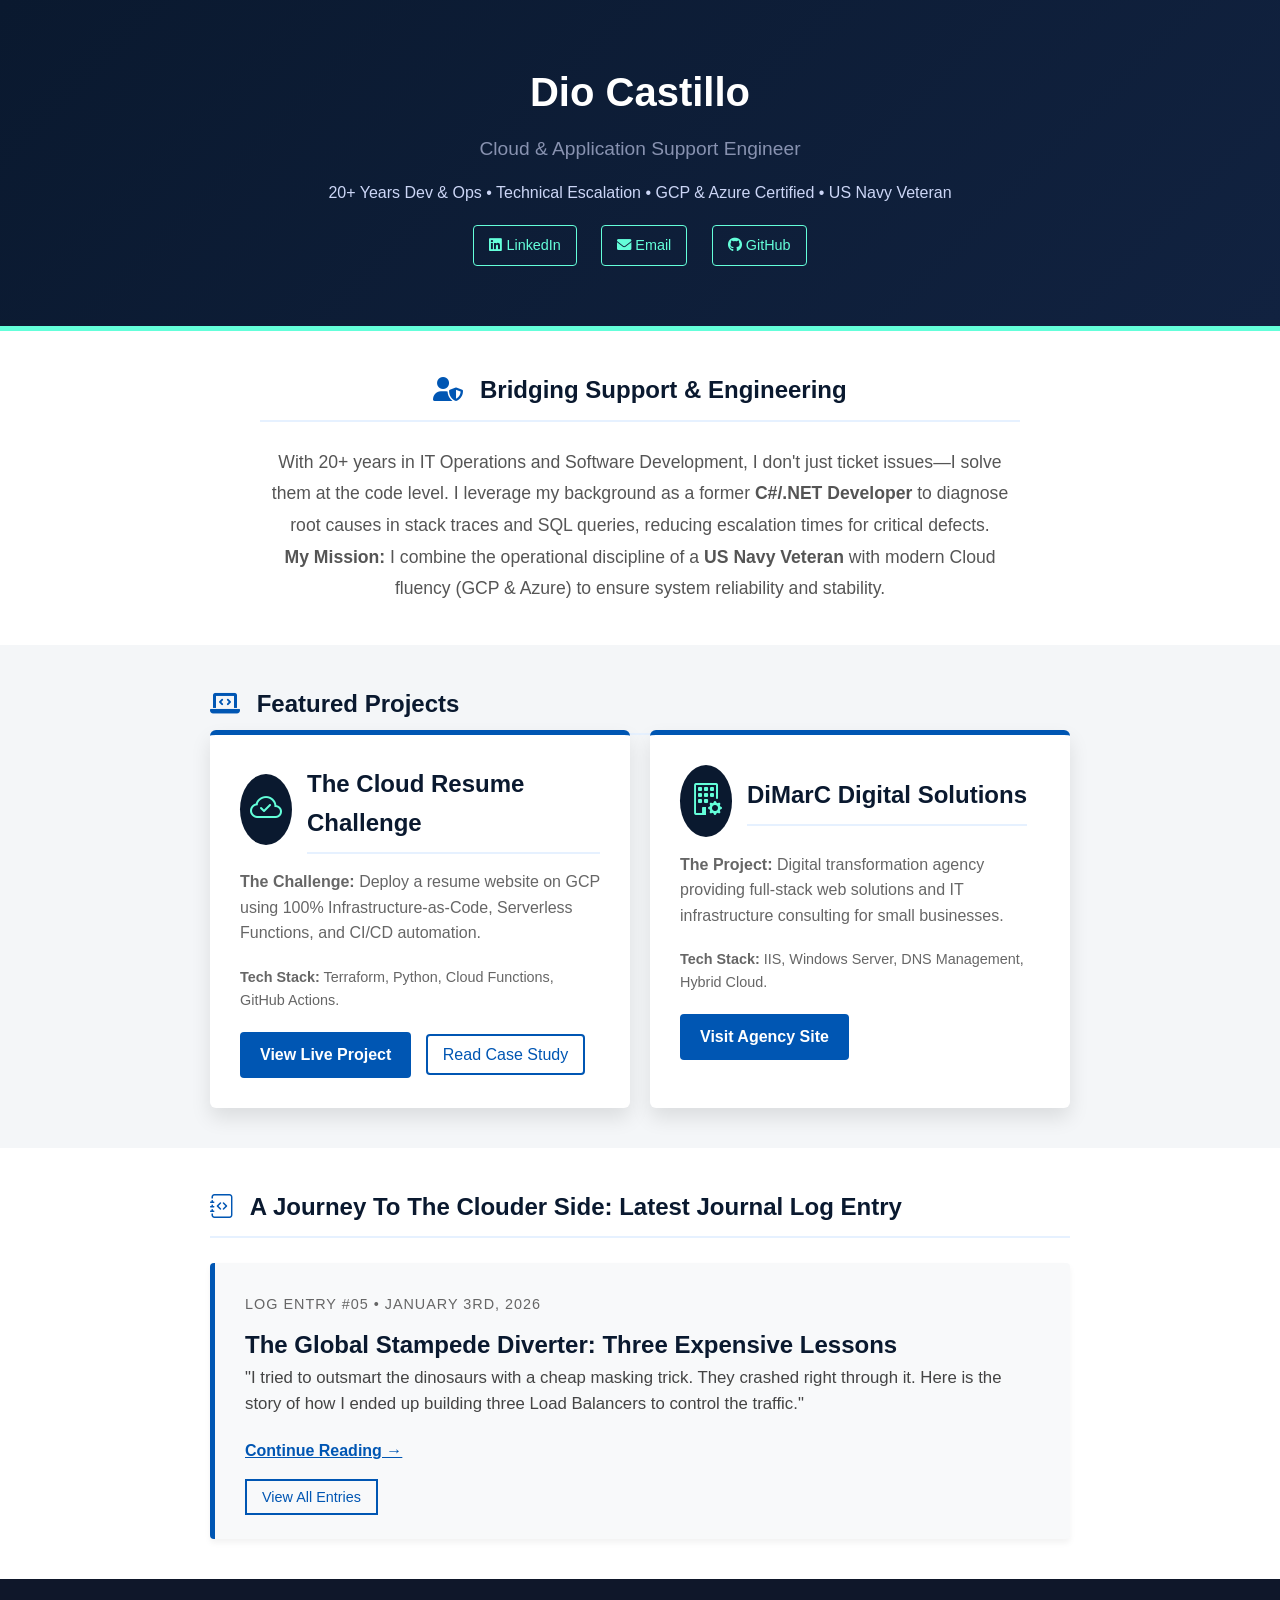
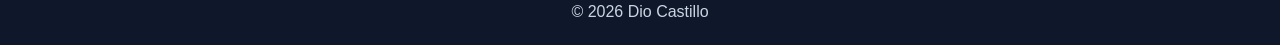
==== public/index.html @ a3d0e834 "Initial commit: The Field Guide v1.0" ====
<!DOCTYPE html>
<html lang="en">
<head>
    <meta charset="UTF-8">
    <meta name="viewport" content="width=device-width, initial-scale=1.0">
    <title>Dio Castillo | Cloud & Application Support Engineer</title>
    
    <link rel="stylesheet" href="css/style.css">
    
    <link rel="stylesheet" href="https://cdnjs.cloudflare.com/ajax/libs/font-awesome/6.0.0/css/all.min.css">
    <link rel="stylesheet" href="https://cdn.jsdelivr.net/npm/bootstrap-icons@1.11.3/font/bootstrap-icons.min.css">
</head>
<body>

    <header class="hero" style="padding-bottom: 60px;">
        <div class="container">
            <h1>Dio Castillo</h1>
            <h2>Cloud & Application Support Engineer</h2>
            <p>20+ Years Dev & Ops • Technical Escalation • GCP & Azure Certified • US Navy Veteran</p>
            
            <div class="social-links">
                <a href="https://www.linkedin.com/in/dioemcastillo/" target="_blank"><i class="fab fa-linkedin"></i> LinkedIn</a>
                <a href="mailto:dio.e.m.castillo@gmail.com"><i class="fas fa-envelope"></i> Email</a>
                <a href="https://github.com/DioCast" target="_blank"><i class="fab fa-github"></i> GitHub</a>
            </div>
        </div>
    </header>

    <section class="section" style="background: white;">
        <div class="container" style="max-width: 800px; text-align: center;">
            <h3><i class="fas fa-user-shield"></i> Bridging Support & Engineering</h3>
            <p style="font-size: 1.1rem; color: #555; line-height: 1.8;">
                With 20+ years in IT Operations and Software Development, I don't just ticket issues—I solve them at the code level. 
                I leverage my background as a former <strong>C#/.NET Developer</strong> to diagnose root causes in stack traces and SQL queries, reducing escalation times for critical defects.
            </p>
            <p style="font-size: 1.1rem; color: #555; line-height: 1.8;">
                <strong>My Mission:</strong> I combine the operational discipline of a <strong>US Navy Veteran</strong> with modern Cloud fluency (GCP & Azure) to ensure system reliability and stability.
            </p>
        </div>
    </section>

    <section class="section">
        <div class="container">
            <h3><i class="fas fa-laptop-code"></i> Featured Projects</h3>
            
            <div class="landing-grid">
                
                <div class="landing-card" style="text-align: left;">
                    <div style="display: flex; align-items: center; margin-bottom: 15px;">
                        <i class="bi bi-cloud-check" style="font-size: 2rem; color: #64ffda; margin-right: 15px; background: #0a192f; padding: 10px; border-radius: 50%;"></i>
                        <h3 style="margin: 0;">The Cloud Resume Challenge</h3>
                    </div>
                    <p><strong>The Challenge:</strong> Deploy a resume website on GCP using 100% Infrastructure-as-Code, Serverless Functions, and CI/CD automation.</p>
                    <p style="font-size: 0.9rem;"><strong>Tech Stack:</strong> Terraform, Python, Cloud Functions, GitHub Actions.</p>
                    
                    <div style="margin-top: 20px;">
                        <a href="https://storage.googleapis.com/dio-castillo-cloud-public/index.html" target="_blank" class="cta-button">View Live Project</a>
                        <a href="blog.html#terraform-ausurus-rex" class="cta-secondary" style="margin-left: 10px; padding: 10px 15px; border-radius: 4px; text-decoration: none;">Read Case Study</a>
                    </div>
                </div>

                <div class="landing-card" style="text-align: left;">
                    <div style="display: flex; align-items: center; margin-bottom: 15px;">
                        <i class="bi bi-building-gear" style="font-size: 2rem; color: #64ffda; margin-right: 15px; background: #0a192f; padding: 10px; border-radius: 50%;"></i>
                        <h3 style="margin: 0;">DiMarC Digital Solutions</h3>
                    </div>
                    <p><strong>The Project:</strong> Digital transformation agency providing full-stack web solutions and IT infrastructure consulting for small businesses.</p>
                    <p style="font-size: 0.9rem;"><strong>Tech Stack:</strong> IIS, Windows Server, DNS Management, Hybrid Cloud.</p>
                    
                    <div style="margin-top: 20px;">
                        <a href="https://www.dimarc-solutions.com" target="_blank" class="cta-button">Visit Agency Site</a>
                    </div>
                </div>

            </div>
        </div>
    </section>
    <section class="section" style="background: white;">
      <div class="container">
        <h3><i class="bi bi-journal-code"></i> A Journey To The Clouder Side: Latest Journal Log Entry</h3>
    
        <div id="dynamic-featured-post">
          <p><em>Scanning the fossil record...</em></p>
        </div>
    
      </div>
    </section>

    <footer class="site-footer">
        <div class="footer-container">
            <p class="copyright">&copy; 2026 Dio Castillo</p>
        </div>
    </footer>

    <script src="js/main.js"></script>

</body>
</html>
---- public/css/style.css ----
/* GLOBAL RESET */
* {
    box-sizing: border-box;
    margin: 0;
    padding: 0;
}

html {
  scroll-behavior: smooth;
}

body {
    font-family: 'Segoe UI', Roboto, Helvetica, Arial, sans-serif;
    line-height: 1.6;
    color: #333;
    background-color: #f4f6f8; /* Light gray background */
}

a {
    text-decoration: none;
    color: inherit;
}

ul {
    list-style-position: inside;
    margin-left: 10px;
}

/* CONTAINER UTILITY */
.container {
    max-width: 900px;
    margin: 0 auto;
    padding: 0 20px;
}

/* HERO SECTION (Header) */
.hero {
    background: linear-gradient(135deg, #0a192f 0%, #112240 100%); /* Deep Navy */
    color: #ffffff;
    padding: 60px 0;
    text-align: center;
    border-bottom: 5px solid #64ffda; /* Teal accent line */
}

.hero h1 {
    font-size: 2.5rem;
    margin-bottom: 10px;
    font-weight: 700;
}

.hero h2 {
    font-size: 1.2rem;
    font-weight: 400;
    color: #8892b0; /* Muted text */
    margin-bottom: 15px;
}

.hero p {
    font-size: 1rem;
    color: #ccd6f6;
}

.social-links {
    margin-top: 20px;
}

.social-links a {
    display: inline-block;
    margin: 0 10px;
    padding: 8px 15px;
    border: 1px solid #64ffda;
    color: #64ffda;
    border-radius: 4px;
    font-size: 0.9rem;
    transition: all 0.3s ease;
}

.social-links a:hover {
    background-color: rgba(100, 255, 218, 0.1);
}

/* CONTENT SECTIONS */
.section {
    padding: 40px 0;
}

.section h3 {
    font-size: 1.5rem;
    color: #0a192f;
    border-bottom: 2px solid #e6f1ff;
    padding-bottom: 10px;
    margin-bottom: 25px;
}

.section h3 i {
    margin-right: 10px;
    color: #0056b3;
}

/* JOB CARDS */
.job, .education-item {
    background: #ffffff;
    padding: 25px;
    margin-bottom: 20px;
    border-radius: 6px;
    box-shadow: 0 4px 6px rgba(0,0,0,0.05); /* Subtle shadow */
    border-left: 4px solid #0056b3; /* Blue accent bar */
}

.job-header {
    display: flex;
    justify-content: space-between;
    flex-wrap: wrap;
    margin-bottom: 15px;
    border-bottom: 1px solid #eee;
    padding-bottom: 10px;
}

.job-header h4 {
    font-size: 1.2rem;
    color: #0a192f;
    width: 100%;
}

.company {
    font-weight: 600;
    color: #0056b3;
    font-size: 0.95rem;
}

.dates {
    font-style: italic;
    color: #666;
    font-size: 0.9rem;
    margin-left: auto; /* Pushes date to right */
}

.job ul {
    margin-top: 15px;
}

.job li {
    margin-bottom: 8px;
    font-size: 0.95rem;
}

/* EDUCATION SPECIFIC */
.education-item h4 {
    color: #0a192f;
    margin-bottom: 5px;
}

.education-item p {
    font-size: 0.95rem;
    color: #555;
}

/* Badges Section */
.badges-section {
    text-align: center;
    padding: 20px 0;
    background: #fff;
    /* Match the other sections */
    border-radius: 8px;
    box-shadow: 0 2px 5px rgba(0, 0, 0, 0.05);
    margin-bottom: 25px;
}

.badges-container {
    display: flex;
    justify-content: center;
    align-items: center;
    flex-wrap: wrap;
    /* Allows wrapping on smaller screens */
    gap: 30px;
    /* Space between badges */
}

.badge-image {
    height: 120px;
    /* Set a uniform height */
    width: auto;
    /* Maintain aspect ratio */
    transition: transform 0.3s ease;
    /* Smooth hover effect */
}

.badge-image:hover {
    transform: scale(1.1);
    /* Slightly enlarge on hover */
}

/* FOOTER */

/* 1. The Container: aligns the items side-by-side */
.site-footer .footer-container {
    display: flex;
    justify-content: center; /* Centers them in the middle of the page */
    align-items: center;     /* Aligns them vertically */
    gap: 2rem;               /* Adds nice space between Copyright and Counter */
    padding: 20px;
    background-color: #0f172a; /* Dark blue background (adjust to match yours) */
    color: #cbd5e1;          /* Light gray text */
}

/* 2. The Counter Badge: Makes it look like a distinct UI element */
#counter {
    margin: 0;               /* Remove default paragraph spacing */
    background-color: rgba(255, 255, 255, 0.1); /* Subtle glass-effect background */
    padding: 5px 15px;       /* Breathing room inside the badge */
    border-radius: 999px;    /* Makes the edges perfectly round (pill shape) */
    font-family: sans-serif; /* Clean font */
    font-size: 0.85rem;      /* Slightly smaller than main text */
    font-weight: 600;        /* Make the number pop a bit */
    white-space: nowrap;     /* Keeps "Views: 100" on one line */
    transition: all 0.3s ease; /* Smooth loading transition */
}

/* Optional: Add a tiny hover effect */
#counter:hover {
    background-color: rgba(255, 255, 255, 0.2);
    cursor: default;
}

/* MOBILE RESPONSIVENESS */
@media (max-width: 768px) {
    .job-header {
        flex-direction: column;
    }
    
    .dates {
        margin-left: 0;
        margin-top: 5px;
    }
    
    .hero h1 {
        font-size: 2rem;
    }
}

/* --- SKILLS SECTION STYLES --- */

/* The Grid Layout: Automatically fits columns based on screen size */
.skills-grid {
    display: grid;
    /* This magic line creates responsive columns without media queries */
    grid-template-columns: repeat(auto-fit, minmax(200px, 1fr)); 
    gap: 20px;
    margin-top: 20px;
}

/* The Individual Cards (Matching your .job style) */
.skill-card {
    background: #ffffff;
    padding: 20px;
    border-radius: 6px;
    box-shadow: 0 4px 6px rgba(0,0,0,0.05);
    border-top: 4px solid #0056b3; /* Blue accent on top */
    transition: transform 0.2s ease;
}

/* Optional: Slight lift effect when hovering over a skill category */
.skill-card:hover {
    transform: translateY(-5px);
}

/* Header inside the card */
.skill-header {
    display: flex;
    align-items: center;
    margin-bottom: 15px;
    border-bottom: 1px solid #eee;
    padding-bottom: 10px;
}

.skill-header h4 {
    font-size: 1.1rem;
    color: #0a192f;
    margin: 0;
}

/* Icons inside the header */
.skill-header i {
    font-size: 1.5rem;
    color: #64ffda; /* Matches your Teal accent */
    margin-right: 10px;
    /* Optional: background circle for the icon */
    background: #0a192f;
    width: 40px;
    height: 40px;
    display: flex;
    align-items: center;
    justify-content: center;
    border-radius: 50%;
}

/* The List of Skills */
.skill-card ul {
    list-style: none; /* Remove default bullets */
    margin: 0;
}

.skill-card li {
    padding: 5px 0;
    font-size: 0.95rem;
    color: #555;
    border-bottom: 1px dashed #f0f0f0; /* Subtle separator lines */
}

.skill-card li:last-child {
    border-bottom: none;
}

/* --- HELPER CLASSES --- */

/* Makes text bold (matches fw-bold) */
.fw-bold {
    font-weight: 700;
}

/* Makes text blue (matches text-primary) */
.text-primary {
    color: #0056b3 !important; /* The !important flag forces this to win. This matches your existing blue accents */
}

/* --- BLOG STYLES (Mimicking Resume Cards) --- */

/* 1. Container: Slightly narrower than full width for better reading */
.blog-container {
    max-width: 800px; 
    margin: 0 auto;
}

/* 2. The Card: Exact match to your .job class */
.blog-post {
    background: #ffffff;
    padding: 30px; /* Matches job card spacing */
    margin-bottom: 40px;
    border-radius: 6px;
    box-shadow: 0 4px 6px rgba(0,0,0,0.05);
    border-left: 4px solid #0056b3; /* CHANGED: Resume Blue instead of Teal */
    transition: transform 0.2s ease;
}

.blog-post:hover {
    transform: translateY(-2px); /* Subtle lift effect like a professional card */
}

/* 3. The Header: Clean and organized */
.post-header {
    margin-bottom: 20px;
    border-bottom: 1px solid #eee; /* Keep this one (separates title from text) */
    padding-bottom: 15px;
}

.post-date {
    display: inline-block;
    font-style: italic;
    color: #666; /* Matches .dates in resume */
    font-size: 0.9rem;
    margin-bottom: 5px;
}

.post-header h2 {
    color: #0a192f;
    font-size: 1.6rem;
    margin: 0;
    font-weight: 700;
}

/* 4. The Content: Fixing the "Detached" look */
.post-content p {
    margin-bottom: 1.2rem;
    color: #444;
    line-height: 1.7;
}

/* CRITICAL FIX: Override the global h3 border */
.post-content h3 {
    border-bottom: none !important; /* Forces the line to disappear */
    padding-bottom: 0;
    margin-top: 35px;
    margin-bottom: 10px;
    color: #0056b3; /* Resume Blue */
    font-size: 1.3rem;
}

/* 5. Lists: Make them look like Resume bullet points */
.post-content ul {
    background: #f8f9fa; /* Light gray box for list items */
    padding: 15px 20px 15px 35px; /* Extra left padding for bullets */
    border-radius: 4px;
    margin-bottom: 20px;
    border-left: 3px solid #cbd5e1; /* Subtle accent on the list itself */
}

.post-content li {
    margin-bottom: 8px;
    color: #555;
}

.post-content blockquote {
    font-style: italic;
    color: #555;
    border-left: 4px solid #64ffda; /* Keep Teal here for variety/highlight */
    background: #f0fcf9;
    padding: 15px;
    margin: 20px 0;
}

/* 6. Footer & Tags */
.post-footer {
    margin-top: 30px;
    padding-top: 15px;
    border-top: 1px dashed #eee;
}

.tag {
    display: inline-block;
    background: #e6f1ff; /* Light Blue background */
    color: #0056b3;       /* Blue text */
    padding: 4px 10px;
    border-radius: 4px;   /* Squared edges like resume badges */
    font-size: 0.8rem;
    font-weight: 600;
    margin-right: 8px;
}

/* The Journey Log Container */
.journey-log {
    background: #f8f9fa; /* Light gray background */
    /*border-left: 5px solid #007bff;*/ /* Blue accent bar */
    padding: 20px;
    margin-bottom: 40px;
    border-radius: 4px;
    box-shadow: 0 2px 4px rgba(0,0,0,0.05);
}

.journey-log h3 {
    margin-top: 0;
    font-size: 1.2rem;
    color: #333;
    display: flex;
    align-items: center;
    gap: 10px;
}

/* The List of Articles */
.journey-list {
    list-style: none;
    padding: 0;
    margin: 0;
}

.journey-item {
    margin-bottom: 15px;
    padding-bottom: 15px;
    border-bottom: 1px dashed #e0e0e0;
}

.journey-item:last-child {
    border-bottom: none;
    margin-bottom: 0;
    padding-bottom: 0;
}

.journey-date {
    font-size: 0.75rem;
    color: #666;
    text-transform: uppercase;
    letter-spacing: 0.5px;
    display: block;
    margin-bottom: 2px;
}

.journey-link {
    text-decoration: none;
    font-weight: 700;
    color: #0d6efd;
    font-size: 1.05rem;
}

.journey-link:hover {
    text-decoration: underline;
    color: #0056b3;
}

.journey-snippet {
    font-size: 0.9rem;
    color: #555;
    margin: 4px 0 0 0;
    line-height: 1.4;
}

/* --- FEATURED POST (DYNAMIC) --- */

.featured-card {
    background: #f8f9fa;
    border-left: 5px solid #0056b3;
    padding: 30px;
    border-radius: 4px;
    box-shadow: 0 4px 6px rgba(0,0,0,0.05);
}

.featured-date {
    font-size: 0.9rem;
    color: #666;
    text-transform: uppercase;
    letter-spacing: 1px;
    display: block;
}

.featured-title {
    margin-top: 10px;
    color: #0a192f;
    font-size: 1.5rem; /* Adjust as needed */
}

.featured-snippet {
    font-size: 1.05rem;
    color: #444;
    margin-bottom: 20px;
    line-height: 1.6;
}

.featured-link {
    font-weight: bold;
    color: #0056b3;
    text-decoration: underline;
}

.view-all-container {
    margin-top: 20px;
}

/* --- LANDING PAGE SPECIFIC STYLES --- */

/* Modern "Overlap" effect with the Hero */
.landing-grid {
    display: grid;
    grid-template-columns: repeat(auto-fit, minmax(300px, 1fr));
    gap: 20px;
    margin-top: -30px; 
}

.landing-card {
    background: white;
    padding: 30px;
    border-radius: 6px;
    box-shadow: 0 10px 20px rgba(0,0,0,0.1);
    border-top: 5px solid #0056b3; 
    text-align: center;
    transition: transform 0.2s;
}

.landing-card:hover {
    transform: translateY(-5px);
}

.landing-card h3 {
    margin-top: 0;
    color: #0a192f;
}

.landing-card p {
    color: #666;
    margin-bottom: 20px;
}

.cta-button {
    display: inline-block;
    padding: 10px 20px;
    background-color: #0056b3;
    color: white;
    border-radius: 4px;
    font-weight: bold;
    transition: background 0.3s;
}

.cta-button:hover {
    background-color: #003d82;
    text-decoration: none;
    color: white;
}

.cta-secondary {
    background-color: transparent;
    border: 2px solid #0056b3;
    color: #0056b3;
}

.cta-secondary:hover {
    background-color: #e6f1ff;
    color: #0056b3;
}

/* Add this alias if your old resume uses .btn */
.btn {
    display: inline-block;
    background: #0056b3;
    color: white;
    padding: 8px 15px;
    border-radius: 4px;
    text-decoration: none;
    transition: background 0.3s;
}
.btn:hover { background: #003d82; }

/* --- NAVIGATION & SIDEBAR SYSTEM --- */

/* 1. TOP NAVIGATION CONTAINER */
.top-nav {
    display: flex;
    justify-content: space-between;
    align-items: center;
    padding: 15px 20px;
    background-color: #0a192f;
    border-bottom: 1px solid rgba(100, 255, 218, 0.1);
    position: relative; 
    z-index: 2000; 
}

/* 2. EXPEDITION LOG BUTTON */
.toc-toggle {
    background: transparent;
    color: #64ffda;
    border: 1px solid #64ffda;
    padding: 8px 15px;
    border-radius: 4px;
    cursor: pointer;
    font-family: 'Courier New', monospace;
    transition: all 0.3s ease;
    
    /* CRITICAL: Static ensures it sits inside the blue bar, not the corner */
    position: static; 
    margin: 0;
    box-shadow: none;
}

.toc-toggle:hover {
    background: rgba(100, 255, 218, 0.1);
}

/* 3. BACK TO MAIN BUTTON */
.nav-back-btn {
    display: flex;
    align-items: center;
    gap: 8px; 
    color: #64ffda;
    text-decoration: none;
    border: 1px solid #64ffda;
    padding: 8px 15px;
    border-radius: 4px;
    font-size: 0.9rem;
    transition: all 0.3s ease;
}

.nav-back-btn:hover {
    background-color: rgba(100, 255, 218, 0.1);
}

/* 4. SIDEBAR (OFF-CANVAS MENU) */
.toc-sidebar {
    position: fixed;
    top: 0;
    left: -350px; /* Hidden off-screen */
    width: 350px;
    height: 100%;
    
    /* CRITICAL: Must be higher than top-nav (2000) */
    z-index: 3000 !important; 
    
    background: #f4f4f4;
    box-shadow: 2px 0 5px rgba(0,0,0,0.2);
    display: flex;
    flex-direction: column;
    overflow-y: auto;
    transition: left 0.3s ease-in-out;
}

.toc-sidebar.open {
    left: 0; /* Slide in */
}

/* Sidebar Internals */
.toc-header {
    background: #2c3e50;
    color: #fff;
    padding: 1rem;
    display: flex;
    justify-content: space-between;
    align-items: center;
}

.toc-close {
    background: none;
    border: none;
    color: #fff;
    font-size: 1.5rem;
    cursor: pointer;
}

.toc-item {
    padding: 1rem;
    border-bottom: 1px solid #ddd;
    text-decoration: none;
    color: #333;
    display: block;
    transition: background 0.2s;
}

.toc-item:hover {
    background: #e9e9e9;
}

/* --- BACK TO TOP BUTTON --- */
#back-to-top {
    position: fixed;
    bottom: 30px;
    right: 30px;
    z-index: 2500; /* Above content, below sidebar (3000) */
    
    /* Visuals */
    background-color: #64ffda; /* Your Teal accent */
    color: #0a192f;            /* Your Navy background */
    border: none;
    width: 50px;
    height: 50px;
    border-radius: 50%;        /* Circle shape */
    font-size: 1.5rem;
    cursor: pointer;
    box-shadow: 0 4px 10px rgba(0,0,0,0.3);
    
    /* Hidden by default */
    opacity: 0;
    visibility: hidden;
    transform: translateY(20px);
    transition: all 0.3s ease;
}

/* State: Visible (Added by JS) */
#back-to-top.visible {
    opacity: 1;
    visibility: visible;
    transform: translateY(0);
}

#back-to-top:hover {
    background-color: #fff; /* White on hover */
    transform: translateY(-3px); /* Little lift effect */
}
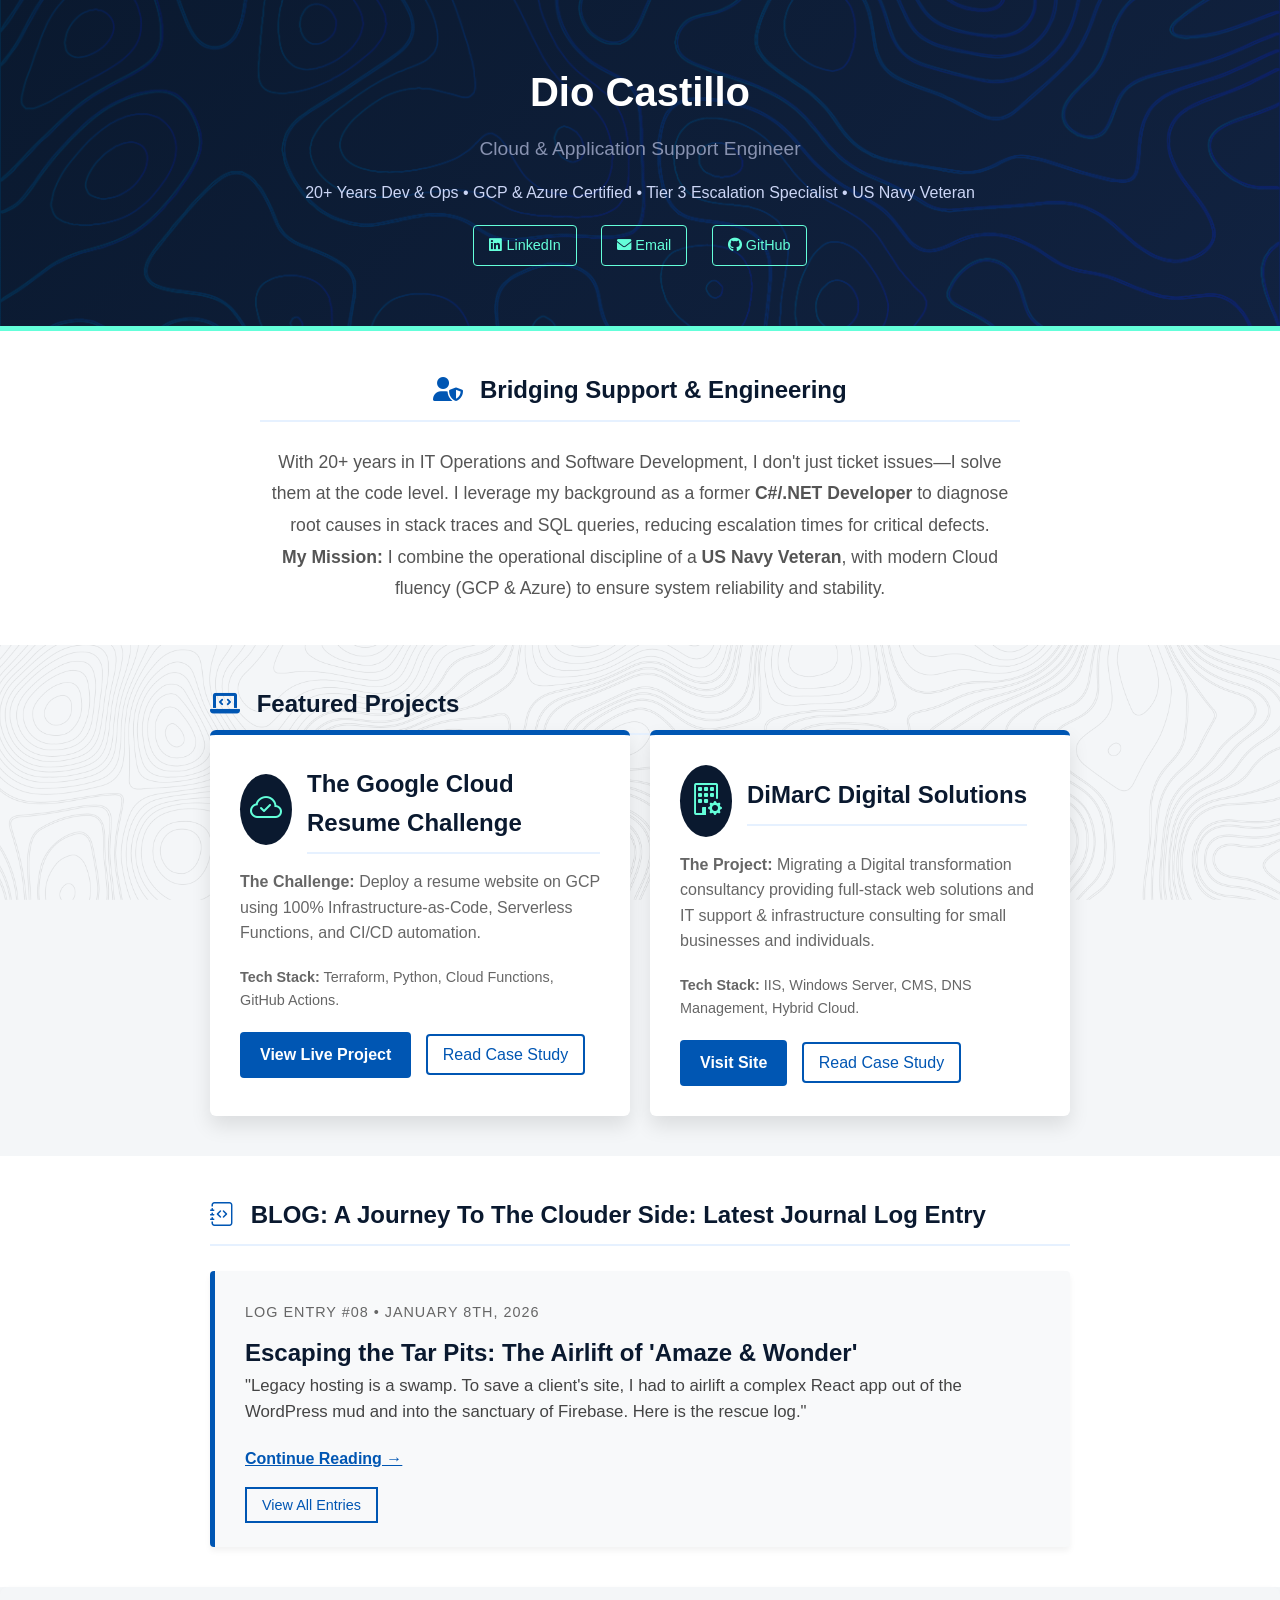
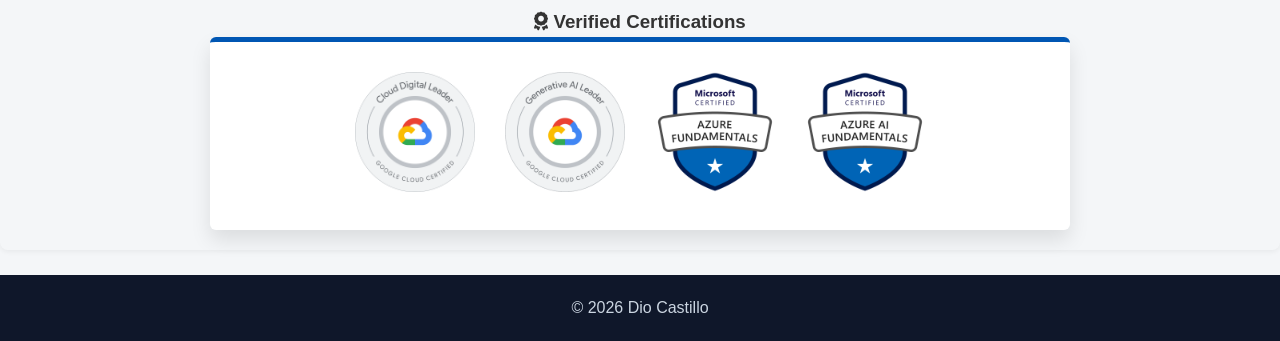
==== commit bdf94167: "chore: format Entry 08, rename tar-pits image, update UI, and purge .DS_Store files, changed blog ti" ====
--- a/public/index.html
+++ b/public/index.html
@@ -16,7 +16,7 @@
         <div class="container">
             <h1>Dio Castillo</h1>
             <h2>Cloud & Application Support Engineer</h2>
-            <p>20+ Years Dev & Ops • Technical Escalation • GCP & Azure Certified • US Navy Veteran</p>
+            <p>20+ Years Dev & Ops • GCP & Azure Certified • Tier 3 Escalation Specialist • US Navy Veteran</p>
             
             <div class="social-links">
                 <a href="https://www.linkedin.com/in/dioemcastillo/" target="_blank"><i class="fab fa-linkedin"></i> LinkedIn</a>
@@ -34,7 +34,7 @@
                 I leverage my background as a former <strong>C#/.NET Developer</strong> to diagnose root causes in stack traces and SQL queries, reducing escalation times for critical defects.
             </p>
             <p style="font-size: 1.1rem; color: #555; line-height: 1.8;">
-                <strong>My Mission:</strong> I combine the operational discipline of a <strong>US Navy Veteran</strong> with modern Cloud fluency (GCP & Azure) to ensure system reliability and stability.
+                <strong>My Mission:</strong> I combine the operational discipline of a <strong>US Navy Veteran</strong>,  with modern Cloud fluency (GCP & Azure) to ensure system reliability and stability.
             </p>
         </div>
     </section>
@@ -48,14 +48,14 @@
                 <div class="landing-card" style="text-align: left;">
                     <div style="display: flex; align-items: center; margin-bottom: 15px;">
                         <i class="bi bi-cloud-check" style="font-size: 2rem; color: #64ffda; margin-right: 15px; background: #0a192f; padding: 10px; border-radius: 50%;"></i>
-                        <h3 style="margin: 0;">The Cloud Resume Challenge</h3>
+                        <h3 style="margin: 0;">The Google Cloud Resume Challenge</h3>
                     </div>
                     <p><strong>The Challenge:</strong> Deploy a resume website on GCP using 100% Infrastructure-as-Code, Serverless Functions, and CI/CD automation.</p>
                     <p style="font-size: 0.9rem;"><strong>Tech Stack:</strong> Terraform, Python, Cloud Functions, GitHub Actions.</p>
                     
                     <div style="margin-top: 20px;">
-                        <a href="https://storage.googleapis.com/dio-castillo-cloud-public/index.html" target="_blank" class="cta-button">View Live Project</a>
-                        <a href="blog.html#terraform-ausurus-rex" class="cta-secondary" style="margin-left: 10px; padding: 10px 15px; border-radius: 4px; text-decoration: none;">Read Case Study</a>
+                        <a href="https://resume.dio-castillo.cloud" target="_blank" class="cta-button">View Live Project</a>
+                        <a href="blog.html" class="cta-secondary" style="margin-left: 10px; padding: 10px 15px; border-radius: 4px; text-decoration: none;">Read Case Study</a>
                     </div>
                 </div>
 
@@ -64,26 +64,44 @@
                         <i class="bi bi-building-gear" style="font-size: 2rem; color: #64ffda; margin-right: 15px; background: #0a192f; padding: 10px; border-radius: 50%;"></i>
                         <h3 style="margin: 0;">DiMarC Digital Solutions</h3>
                     </div>
-                    <p><strong>The Project:</strong> Digital transformation agency providing full-stack web solutions and IT infrastructure consulting for small businesses.</p>
-                    <p style="font-size: 0.9rem;"><strong>Tech Stack:</strong> IIS, Windows Server, DNS Management, Hybrid Cloud.</p>
+                    <p><strong>The Project:</strong> Migrating a Digital transformation consultancy providing full-stack web solutions and IT support & infrastructure consulting for small businesses and individuals.</p>
+                    <p style="font-size: 0.9rem;"><strong>Tech Stack:</strong> IIS, Windows Server, CMS, DNS Management, Hybrid Cloud.</p>
                     
                     <div style="margin-top: 20px;">
-                        <a href="https://www.dimarc-solutions.com" target="_blank" class="cta-button">Visit Agency Site</a>
+                        <a href="https://www.dimarc-solutions.com" target="_blank" class="cta-button">Visit Site</a>
+                        <a href="blog.html" class="cta-secondary" style="margin-left: 10px; padding: 10px 15px; border-radius: 4px; text-decoration: none;">Read Case Study</a>
                     </div>
                 </div>
 
             </div>
         </div>
     </section>
+    
     <section class="section" style="background: white;">
       <div class="container">
-        <h3><i class="bi bi-journal-code"></i> A Journey To The Clouder Side: Latest Journal Log Entry</h3>
+        <h3><i class="bi bi-journal-code"></i> BLOG: A Journey To The Clouder Side: Latest Journal Log Entry</h3>
     
         <div id="dynamic-featured-post">
           <p><em>Scanning the fossil record...</em></p>
         </div>
     
       </div>
+    </section>
+    
+    <section class="badges-section">
+        <div class="container">
+            <h3><i class="fas fa-award"></i> Verified Certifications</h3>
+            <div class="badges-container">
+                <a href="https://www.credly.com/badges/6b451528-c111-4711-b35f-a531190ef0f9/linked_in_profile" target="_blank">
+                    <img src="images/cloud-digital-leader-certification.png" alt="Google Cloud Digital Leader Badge" class="badge-image"></a>
+                <a href="https://www.credly.com/badges/8be07159-a1fe-4716-bee3-a3a085a87865/linked_in_profile" target="_blank">
+                    <img src="images/generative-ai-leader-certification.png" alt="Google Cloud Generative AI Leader Badge" class="badge-image"></a>
+                <a href="https://learn.microsoft.com/en-us/users/diogenescastillo-8694/credentials/3eab38d4930c294f?ref=https%3A%2F%2Fwww.linkedin.com%2F" target="_blank">
+                    <img src="images/azure-fundamentals-600x600.png" alt="Microsoft Certified Azure Fundamentals Badge" class="badge-image"></a>
+                <a href="https://learn.microsoft.com/en-us/users/diogenescastillo-8694/credentials/540537f4457e4fc8?ref=https%3A%2F%2Fwww.linkedin.com%2F" target="_blank">
+                    <img src="images/azure-ai-fundamentals-600x600.png" alt="Microsoft Certified Azure AI Fundamentals Badge" class="badge-image"></a>
+            </div>
+        </div>
     </section>
 
     <footer class="site-footer">
--- a/public/css/style.css
+++ b/public/css/style.css
@@ -6,14 +6,46 @@
 }
 
 html {
-  scroll-behavior: smooth;
+    scroll-behavior: smooth;
 }
 
 body {
     font-family: 'Segoe UI', Roboto, Helvetica, Arial, sans-serif;
     line-height: 1.6;
     color: #333;
-    background-color: #f4f6f8; /* Light gray background */
+    
+    /* 1. The Paper Color */
+    background-color: #f4f6f8;
+    
+    /* Important for positioning the map layer */
+    position: relative;
+    min-height: 100vh;
+}
+
+/* 2. The Map Layer (Watermark) */
+body::before {
+    content: "";
+    position: fixed; /* Keeps the map still while you scroll */
+    top: 0;
+    left: 0;
+    width: 100%;
+    height: 100%;
+    
+    /* The Image */
+    background-image: url('../images/contour2.png'); 
+    
+    /* --- THE FIX IS HERE --- */
+    background-repeat: no-repeat; /* Do not tile the image */
+    background-size: cover;       /* Scale the image to cover the entire screen, cropping if necessary */
+    background-position: center;  /* Center the map on the screen */
+    /* ----------------------- */
+
+    /* The Faintness Control */
+    opacity: 0.10; 
+    
+    /* Send it to the back */
+    z-index: -1;
+    pointer-events: none; 
 }
 
 a {
@@ -40,6 +72,42 @@
     padding: 60px 0;
     text-align: center;
     border-bottom: 5px solid #64ffda; /* Teal accent line */
+    
+    /* NEW LINES FOR THE MAP: */
+    position: relative; /* Traps the watermark inside */
+    overflow: hidden;   /* Chops off edges so it stays neat */
+}
+
+.hero::before {
+    content: "";
+    position: absolute;
+    top: 0;
+    left: 0;
+    width: 100%;
+    height: 100%;
+    
+    /* 1. Use the COLORED image */
+    background-image: url('../images/contour-color.png'); 
+    background-size: cover;
+    background-position: center;
+    background-repeat: no-repeat;
+    
+    /* 2. NO INVERT (We want the teal!) */
+    filter: none;
+    
+    /* 3. Blending - This makes the gray background disappear */
+    mix-blend-mode: overlay; 
+    
+    /* 4. Opacity - 0.4 gives it a nice "ghostly" data look */
+    opacity: 0.8; 
+    
+    pointer-events: none;
+}
+
+/* Lifts the text above the map layer */
+.hero > * {
+    position: relative;
+    z-index: 1;
 }
 
 .hero h1 {
@@ -51,7 +119,8 @@
 .hero h2 {
     font-size: 1.2rem;
     font-weight: 400;
-    color: #8892b0; /* Muted text */
+    color: #8892b0;
+    /* Muted text */
     margin-bottom: 15px;
 }
 
@@ -98,13 +167,16 @@
 }
 
 /* JOB CARDS */
-.job, .education-item {
+.job,
+.education-item {
     background: #ffffff;
     padding: 25px;
     margin-bottom: 20px;
     border-radius: 6px;
-    box-shadow: 0 4px 6px rgba(0,0,0,0.05); /* Subtle shadow */
-    border-left: 4px solid #0056b3; /* Blue accent bar */
+    box-shadow: 0 4px 6px rgba(0, 0, 0, 0.05);
+    /* Subtle shadow */
+    border-left: 4px solid #0056b3;
+    /* Blue accent bar */
 }
 
 .job-header {
@@ -132,7 +204,8 @@
     font-style: italic;
     color: #666;
     font-size: 0.9rem;
-    margin-left: auto; /* Pushes date to right */
+    margin-left: auto;
+    /* Pushes date to right */
 }
 
 .job ul {
@@ -159,7 +232,7 @@
 .badges-section {
     text-align: center;
     padding: 20px 0;
-    background: #fff;
+   
     /* Match the other sections */
     border-radius: 8px;
     box-shadow: 0 2px 5px rgba(0, 0, 0, 0.05);
@@ -168,12 +241,19 @@
 
 .badges-container {
     display: flex;
+    background: #fff;
     justify-content: center;
     align-items: center;
     flex-wrap: wrap;
     /* Allows wrapping on smaller screens */
     gap: 30px;
     /* Space between badges */
+    padding: 30px;
+    border-radius: 6px;
+    box-shadow: 0 10px 20px rgba(0, 0, 0, 0.1);
+    border-top: 5px solid #0056b3;
+    text-align: center;
+    transition: transform 0.2s;
 }
 
 .badge-image {
@@ -195,25 +275,39 @@
 /* 1. The Container: aligns the items side-by-side */
 .site-footer .footer-container {
     display: flex;
-    justify-content: center; /* Centers them in the middle of the page */
-    align-items: center;     /* Aligns them vertically */
-    gap: 2rem;               /* Adds nice space between Copyright and Counter */
+    justify-content: center;
+    /* Centers them in the middle of the page */
+    align-items: center;
+    /* Aligns them vertically */
+    gap: 2rem;
+    /* Adds nice space between Copyright and Counter */
     padding: 20px;
-    background-color: #0f172a; /* Dark blue background (adjust to match yours) */
-    color: #cbd5e1;          /* Light gray text */
+    background-color: #0f172a;
+    /* Dark blue background (adjust to match yours) */
+    color: #cbd5e1;
+    /* Light gray text */
 }
 
 /* 2. The Counter Badge: Makes it look like a distinct UI element */
 #counter {
-    margin: 0;               /* Remove default paragraph spacing */
-    background-color: rgba(255, 255, 255, 0.1); /* Subtle glass-effect background */
-    padding: 5px 15px;       /* Breathing room inside the badge */
-    border-radius: 999px;    /* Makes the edges perfectly round (pill shape) */
-    font-family: sans-serif; /* Clean font */
-    font-size: 0.85rem;      /* Slightly smaller than main text */
-    font-weight: 600;        /* Make the number pop a bit */
-    white-space: nowrap;     /* Keeps "Views: 100" on one line */
-    transition: all 0.3s ease; /* Smooth loading transition */
+    margin: 0;
+    /* Remove default paragraph spacing */
+    background-color: rgba(255, 255, 255, 0.1);
+    /* Subtle glass-effect background */
+    padding: 5px 15px;
+    /* Breathing room inside the badge */
+    border-radius: 999px;
+    /* Makes the edges perfectly round (pill shape) */
+    font-family: sans-serif;
+    /* Clean font */
+    font-size: 0.85rem;
+    /* Slightly smaller than main text */
+    font-weight: 600;
+    /* Make the number pop a bit */
+    white-space: nowrap;
+    /* Keeps "Views: 100" on one line */
+    transition: all 0.3s ease;
+    /* Smooth loading transition */
 }
 
 /* Optional: Add a tiny hover effect */
@@ -227,12 +321,12 @@
     .job-header {
         flex-direction: column;
     }
-    
+
     .dates {
         margin-left: 0;
         margin-top: 5px;
     }
-    
+
     .hero h1 {
         font-size: 2rem;
     }
@@ -244,7 +338,7 @@
 .skills-grid {
     display: grid;
     /* This magic line creates responsive columns without media queries */
-    grid-template-columns: repeat(auto-fit, minmax(200px, 1fr)); 
+    grid-template-columns: repeat(auto-fit, minmax(200px, 1fr));
     gap: 20px;
     margin-top: 20px;
 }
@@ -254,8 +348,9 @@
     background: #ffffff;
     padding: 20px;
     border-radius: 6px;
-    box-shadow: 0 4px 6px rgba(0,0,0,0.05);
-    border-top: 4px solid #0056b3; /* Blue accent on top */
+    box-shadow: 0 4px 6px rgba(0, 0, 0, 0.05);
+    border-top: 4px solid #0056b3;
+    /* Blue accent on top */
     transition: transform 0.2s ease;
 }
 
@@ -282,7 +377,8 @@
 /* Icons inside the header */
 .skill-header i {
     font-size: 1.5rem;
-    color: #64ffda; /* Matches your Teal accent */
+    color: #64ffda;
+    /* Matches your Teal accent */
     margin-right: 10px;
     /* Optional: background circle for the icon */
     background: #0a192f;
@@ -296,7 +392,8 @@
 
 /* The List of Skills */
 .skill-card ul {
-    list-style: none; /* Remove default bullets */
+    list-style: none;
+    /* Remove default bullets */
     margin: 0;
 }
 
@@ -304,7 +401,8 @@
     padding: 5px 0;
     font-size: 0.95rem;
     color: #555;
-    border-bottom: 1px dashed #f0f0f0; /* Subtle separator lines */
+    border-bottom: 1px dashed #f0f0f0;
+    /* Subtle separator lines */
 }
 
 .skill-card li:last-child {
@@ -320,43 +418,49 @@
 
 /* Makes text blue (matches text-primary) */
 .text-primary {
-    color: #0056b3 !important; /* The !important flag forces this to win. This matches your existing blue accents */
+    color: #0056b3 !important;
+    /* The !important flag forces this to win. This matches your existing blue accents */
 }
 
 /* --- BLOG STYLES (Mimicking Resume Cards) --- */
 
 /* 1. Container: Slightly narrower than full width for better reading */
 .blog-container {
-    max-width: 800px; 
+    max-width: 800px;
     margin: 0 auto;
 }
 
 /* 2. The Card: Exact match to your .job class */
 .blog-post {
     background: #ffffff;
-    padding: 30px; /* Matches job card spacing */
+    padding: 30px;
+    /* Matches job card spacing */
     margin-bottom: 40px;
     border-radius: 6px;
-    box-shadow: 0 4px 6px rgba(0,0,0,0.05);
-    border-left: 4px solid #0056b3; /* CHANGED: Resume Blue instead of Teal */
+    box-shadow: 0 4px 6px rgba(0, 0, 0, 0.05);
+    border-left: 4px solid #0056b3;
+    /* CHANGED: Resume Blue instead of Teal */
     transition: transform 0.2s ease;
 }
 
 .blog-post:hover {
-    transform: translateY(-2px); /* Subtle lift effect like a professional card */
+    transform: translateY(-2px);
+    /* Subtle lift effect like a professional card */
 }
 
 /* 3. The Header: Clean and organized */
 .post-header {
     margin-bottom: 20px;
-    border-bottom: 1px solid #eee; /* Keep this one (separates title from text) */
+    border-bottom: 1px solid #eee;
+    /* Keep this one (separates title from text) */
     padding-bottom: 15px;
 }
 
 .post-date {
     display: inline-block;
     font-style: italic;
-    color: #666; /* Matches .dates in resume */
+    color: #666;
+    /* Matches .dates in resume */
     font-size: 0.9rem;
     margin-bottom: 5px;
 }
@@ -377,21 +481,26 @@
 
 /* CRITICAL FIX: Override the global h3 border */
 .post-content h3 {
-    border-bottom: none !important; /* Forces the line to disappear */
+    border-bottom: none !important;
+    /* Forces the line to disappear */
     padding-bottom: 0;
     margin-top: 35px;
     margin-bottom: 10px;
-    color: #0056b3; /* Resume Blue */
+    color: #0056b3;
+    /* Resume Blue */
     font-size: 1.3rem;
 }
 
 /* 5. Lists: Make them look like Resume bullet points */
 .post-content ul {
-    background: #f8f9fa; /* Light gray box for list items */
-    padding: 15px 20px 15px 35px; /* Extra left padding for bullets */
+    background: #f8f9fa;
+    /* Light gray box for list items */
+    padding: 15px 20px 15px 35px;
+    /* Extra left padding for bullets */
     border-radius: 4px;
     margin-bottom: 20px;
-    border-left: 3px solid #cbd5e1; /* Subtle accent on the list itself */
+    border-left: 3px solid #cbd5e1;
+    /* Subtle accent on the list itself */
 }
 
 .post-content li {
@@ -402,7 +511,8 @@
 .post-content blockquote {
     font-style: italic;
     color: #555;
-    border-left: 4px solid #64ffda; /* Keep Teal here for variety/highlight */
+    border-left: 4px solid #64ffda;
+    /* Keep Teal here for variety/highlight */
     background: #f0fcf9;
     padding: 15px;
     margin: 20px 0;
@@ -417,10 +527,13 @@
 
 .tag {
     display: inline-block;
-    background: #e6f1ff; /* Light Blue background */
-    color: #0056b3;       /* Blue text */
+    background: #e6f1ff;
+    /* Light Blue background */
+    color: #0056b3;
+    /* Blue text */
     padding: 4px 10px;
-    border-radius: 4px;   /* Squared edges like resume badges */
+    border-radius: 4px;
+    /* Squared edges like resume badges */
     font-size: 0.8rem;
     font-weight: 600;
     margin-right: 8px;
@@ -428,12 +541,14 @@
 
 /* The Journey Log Container */
 .journey-log {
-    background: #f8f9fa; /* Light gray background */
-    /*border-left: 5px solid #007bff;*/ /* Blue accent bar */
+    background: #f8f9fa;
+    /* Light gray background */
+    /*border-left: 5px solid #007bff;*/
+    /* Blue accent bar */
     padding: 20px;
     margin-bottom: 40px;
     border-radius: 4px;
-    box-shadow: 0 2px 4px rgba(0,0,0,0.05);
+    box-shadow: 0 2px 4px rgba(0, 0, 0, 0.05);
 }
 
 .journey-log h3 {
@@ -499,7 +614,7 @@
     border-left: 5px solid #0056b3;
     padding: 30px;
     border-radius: 4px;
-    box-shadow: 0 4px 6px rgba(0,0,0,0.05);
+    box-shadow: 0 4px 6px rgba(0, 0, 0, 0.05);
 }
 
 .featured-date {
@@ -513,7 +628,8 @@
 .featured-title {
     margin-top: 10px;
     color: #0a192f;
-    font-size: 1.5rem; /* Adjust as needed */
+    font-size: 1.5rem;
+    /* Adjust as needed */
 }
 
 .featured-snippet {
@@ -540,15 +656,15 @@
     display: grid;
     grid-template-columns: repeat(auto-fit, minmax(300px, 1fr));
     gap: 20px;
-    margin-top: -30px; 
+    margin-top: -30px;
 }
 
 .landing-card {
     background: white;
     padding: 30px;
     border-radius: 6px;
-    box-shadow: 0 10px 20px rgba(0,0,0,0.1);
-    border-top: 5px solid #0056b3; 
+    box-shadow: 0 10px 20px rgba(0, 0, 0, 0.1);
+    border-top: 5px solid #0056b3;
     text-align: center;
     transition: transform 0.2s;
 }
@@ -604,7 +720,10 @@
     text-decoration: none;
     transition: background 0.3s;
 }
-.btn:hover { background: #003d82; }
+
+.btn:hover {
+    background: #003d82;
+}
 
 /* --- NAVIGATION & SIDEBAR SYSTEM --- */
 
@@ -616,8 +735,8 @@
     padding: 15px 20px;
     background-color: #0a192f;
     border-bottom: 1px solid rgba(100, 255, 218, 0.1);
-    position: relative; 
-    z-index: 2000; 
+    position: relative;
+    z-index: 2000;
 }
 
 /* 2. EXPEDITION LOG BUTTON */
@@ -630,9 +749,9 @@
     cursor: pointer;
     font-family: 'Courier New', monospace;
     transition: all 0.3s ease;
-    
+
     /* CRITICAL: Static ensures it sits inside the blue bar, not the corner */
-    position: static; 
+    position: static;
     margin: 0;
     box-shadow: none;
 }
@@ -645,7 +764,7 @@
 .nav-back-btn {
     display: flex;
     align-items: center;
-    gap: 8px; 
+    gap: 8px;
     color: #64ffda;
     text-decoration: none;
     border: 1px solid #64ffda;
@@ -663,15 +782,16 @@
 .toc-sidebar {
     position: fixed;
     top: 0;
-    left: -350px; /* Hidden off-screen */
+    left: -350px;
+    /* Hidden off-screen */
     width: 350px;
     height: 100%;
-    
+
     /* CRITICAL: Must be higher than top-nav (2000) */
-    z-index: 3000 !important; 
-    
+    z-index: 3000 !important;
+
     background: #f4f4f4;
-    box-shadow: 2px 0 5px rgba(0,0,0,0.2);
+    box-shadow: 2px 0 5px rgba(0, 0, 0, 0.2);
     display: flex;
     flex-direction: column;
     overflow-y: auto;
@@ -679,7 +799,8 @@
 }
 
 .toc-sidebar.open {
-    left: 0; /* Slide in */
+    left: 0;
+    /* Slide in */
 }
 
 /* Sidebar Internals */
@@ -718,19 +839,23 @@
     position: fixed;
     bottom: 30px;
     right: 30px;
-    z-index: 2500; /* Above content, below sidebar (3000) */
-    
+    z-index: 2500;
+    /* Above content, below sidebar (3000) */
+
     /* Visuals */
-    background-color: #64ffda; /* Your Teal accent */
-    color: #0a192f;            /* Your Navy background */
+    background-color: #64ffda;
+    /* Your Teal accent */
+    color: #0a192f;
+    /* Your Navy background */
     border: none;
     width: 50px;
     height: 50px;
-    border-radius: 50%;        /* Circle shape */
+    border-radius: 50%;
+    /* Circle shape */
     font-size: 1.5rem;
     cursor: pointer;
-    box-shadow: 0 4px 10px rgba(0,0,0,0.3);
-    
+    box-shadow: 0 4px 10px rgba(0, 0, 0, 0.3);
+
     /* Hidden by default */
     opacity: 0;
     visibility: hidden;
@@ -746,6 +871,8 @@
 }
 
 #back-to-top:hover {
-    background-color: #fff; /* White on hover */
-    transform: translateY(-3px); /* Little lift effect */
+    background-color: #fff;
+    /* White on hover */
+    transform: translateY(-3px);
+    /* Little lift effect */
 }
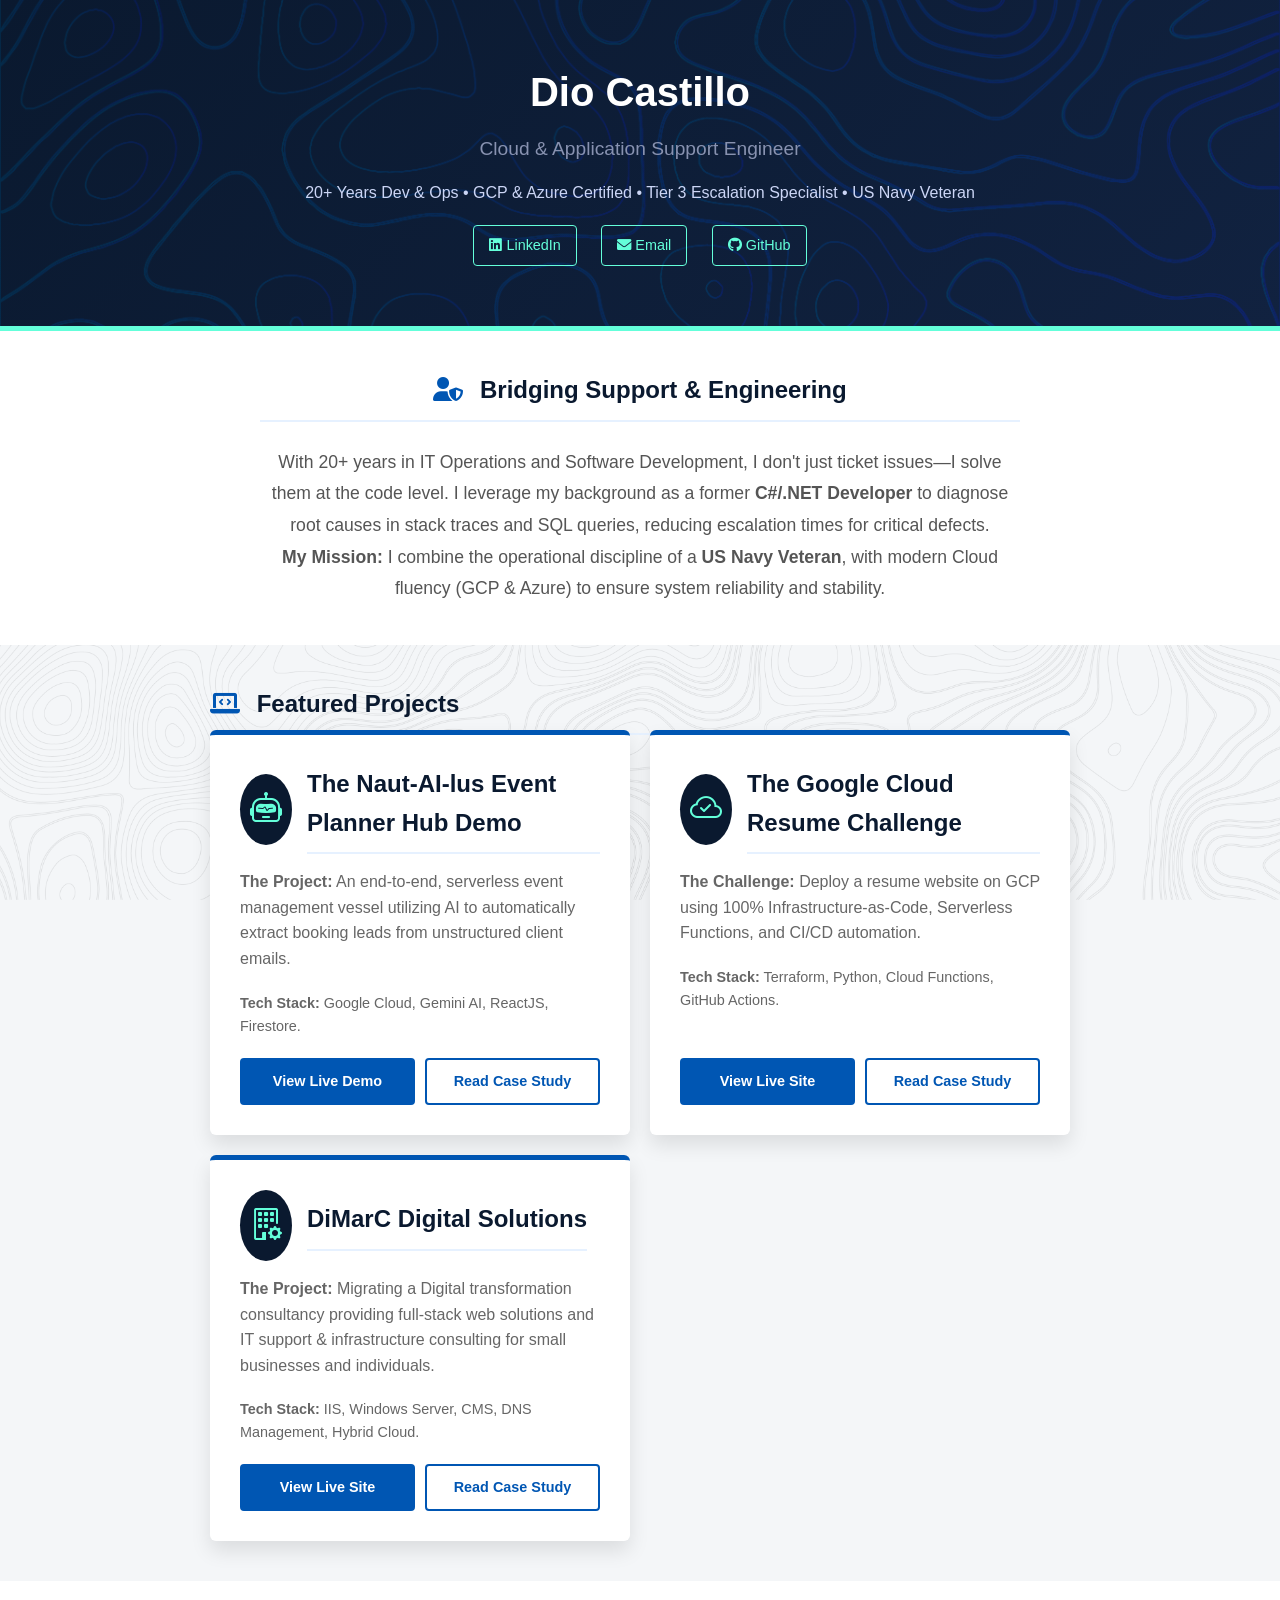
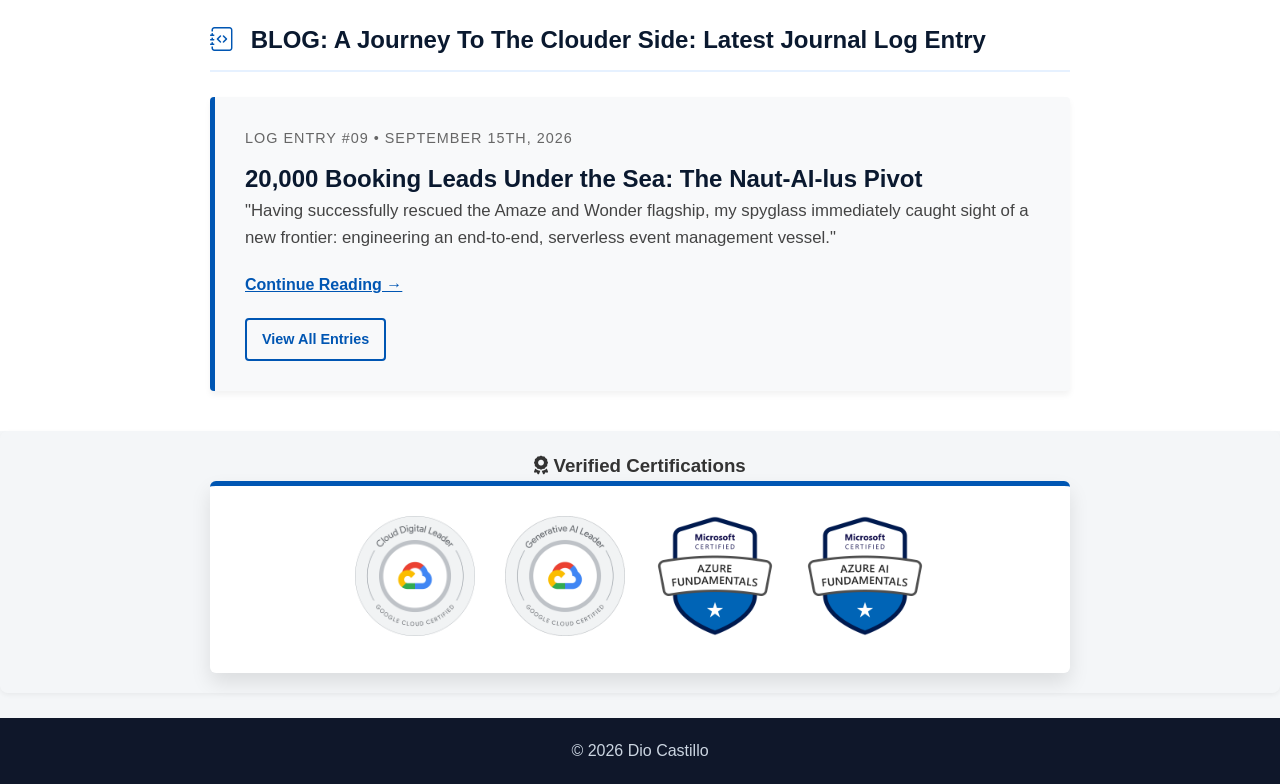
==== commit 3cfb8fce: "tweaked some css buttons, added details to log#9, added images." ====
--- a/public/index.html
+++ b/public/index.html
@@ -43,8 +43,24 @@
         <div class="container">
             <h3><i class="fas fa-laptop-code"></i> Featured Projects</h3>
             
-            <div class="landing-grid">
+            <div class="landing-grid">                
+                <!-- Card 1: The Naut-AI-lus -->
+                <div class="landing-card" style="text-align: left;">
+                    <div style="display: flex; align-items: center; margin-bottom: 15px;">
+                        <i class="bi bi-robot" style="font-size: 2rem; color: #64ffda; margin-right: 15px; background: #0a192f; padding: 10px; border-radius: 50%;"></i>
+                        <h3 style="margin: 0;">The Naut-AI-lus Event Planner Hub Demo</h3>
+                    </div>
+                    <p><strong>The Project:</strong> An end-to-end, serverless event management vessel utilizing AI to automatically extract booking leads from unstructured client emails.</p>
+                    <p style="font-size: 0.9rem;"><strong>Tech Stack:</strong> Google Cloud, Gemini AI, ReactJS, Firestore.</p>
+                    
+                    <!-- Uniform Button Container -->
+                    <div class="card-buttons">
+                        <a href="https://ai-booking-demo.dio-castillo.cloud" target="_blank" class="cta-button">View Live Demo</a>
+                        <a href="blog.html#naut-ai-lus-pivot" class="cta-secondary">Read Case Study</a>
+                    </div>
+                </div>
                 
+                <!-- Card 2: Resume Challenge -->
                 <div class="landing-card" style="text-align: left;">
                     <div style="display: flex; align-items: center; margin-bottom: 15px;">
                         <i class="bi bi-cloud-check" style="font-size: 2rem; color: #64ffda; margin-right: 15px; background: #0a192f; padding: 10px; border-radius: 50%;"></i>
@@ -53,12 +69,14 @@
                     <p><strong>The Challenge:</strong> Deploy a resume website on GCP using 100% Infrastructure-as-Code, Serverless Functions, and CI/CD automation.</p>
                     <p style="font-size: 0.9rem;"><strong>Tech Stack:</strong> Terraform, Python, Cloud Functions, GitHub Actions.</p>
                     
-                    <div style="margin-top: 20px;">
-                        <a href="https://resume.dio-castillo.cloud" target="_blank" class="cta-button">View Live Project</a>
-                        <a href="blog.html" class="cta-secondary" style="margin-left: 10px; padding: 10px 15px; border-radius: 4px; text-decoration: none;">Read Case Study</a>
+                    <!-- Uniform Button Container -->
+                    <div class="card-buttons">
+                        <a href="https://resume.dio-castillo.cloud" target="_blank" class="cta-button">View Live Site</a>
+                        <a href="blog.html#terraform-asaurus-rex" class="cta-secondary">Read Case Study</a>
                     </div>
                 </div>
 
+                <!-- Card 3: DiMarC -->
                 <div class="landing-card" style="text-align: left;">
                     <div style="display: flex; align-items: center; margin-bottom: 15px;">
                         <i class="bi bi-building-gear" style="font-size: 2rem; color: #64ffda; margin-right: 15px; background: #0a192f; padding: 10px; border-radius: 50%;"></i>
@@ -67,13 +85,14 @@
                     <p><strong>The Project:</strong> Migrating a Digital transformation consultancy providing full-stack web solutions and IT support & infrastructure consulting for small businesses and individuals.</p>
                     <p style="font-size: 0.9rem;"><strong>Tech Stack:</strong> IIS, Windows Server, CMS, DNS Management, Hybrid Cloud.</p>
                     
-                    <div style="margin-top: 20px;">
-                        <a href="https://www.dimarc-solutions.com" target="_blank" class="cta-button">Visit Site</a>
-                        <a href="blog.html" class="cta-secondary" style="margin-left: 10px; padding: 10px 15px; border-radius: 4px; text-decoration: none;">Read Case Study</a>
+                    <!-- Uniform Button Container -->
+                    <div class="card-buttons">
+                        <a href="https://www.dimarc-solutions.com" target="_blank" class="cta-button">View Live Site</a>
+                        <a href="blog.html#dimarc-migration" class="cta-secondary">Read Case Study</a>
                     </div>
                 </div>
+            </div>
 
-            </div>
         </div>
     </section>
     
--- a/public/css/style.css
+++ b/public/css/style.css
@@ -667,6 +667,10 @@
     border-top: 5px solid #0056b3;
     text-align: center;
     transition: transform 0.2s;
+    
+    /* ADD THESE TWO LINES */
+    display: flex;
+    flex-direction: column;
 }
 
 .landing-card:hover {
@@ -684,30 +688,63 @@
 }
 
 .cta-button {
-    display: inline-block;
+    display: inline-flex;
+    align-items: center;
+    justify-content: center;
     padding: 10px 20px;
     background-color: #0056b3;
     color: white;
+    border: 2px solid #0056b3; /* Matches the secondary button's height */
+    border-radius: 4px;
+    font-weight: bold;
+    transition: background 0.3s, border 0.3s;
+    white-space: nowrap;
+    text-decoration: none;
+}
+
+.cta-button:hover {
+    background-color: #003d82;
+    border-color: #003d82;
+    color: white;
+}
+
+.cta-secondary {
+    display: inline-flex;
+    align-items: center;
+    justify-content: center;
+    padding: 10px 20px;
+    background-color: transparent;
+    border: 2px solid #0056b3;
+    color: #0056b3;
     border-radius: 4px;
     font-weight: bold;
     transition: background 0.3s;
-}
-
-.cta-button:hover {
-    background-color: #003d82;
+    white-space: nowrap;
     text-decoration: none;
-    color: white;
-}
-
-.cta-secondary {
-    background-color: transparent;
-    border: 2px solid #0056b3;
-    color: #0056b3;
 }
 
 .cta-secondary:hover {
     background-color: #e6f1ff;
     color: #0056b3;
+}
+
+/* --- UNIFORM CARD BUTTON LAYOUT --- */
+/* Add this directly below your .cta-secondary:hover class */
+
+/* --- UNIFORM CARD BUTTON LAYOUT --- */
+.card-buttons {
+    display: flex;
+    gap: 10px;
+    
+    /* CHANGE THIS FROM 20px TO auto */
+    margin-top: auto; 
+}
+
+.card-buttons .cta-button,
+.card-buttons .cta-secondary {
+    flex: 1;            /* This is the magic rule that forces them to be exactly 50/50 width */
+    padding: 10px 15px; /* Slightly tighter padding so they fit perfectly side-by-side */
+    font-size: 0.9rem;  /* Keeps the text scaled nicely */
 }
 
 /* Add this alias if your old resume uses .btn */
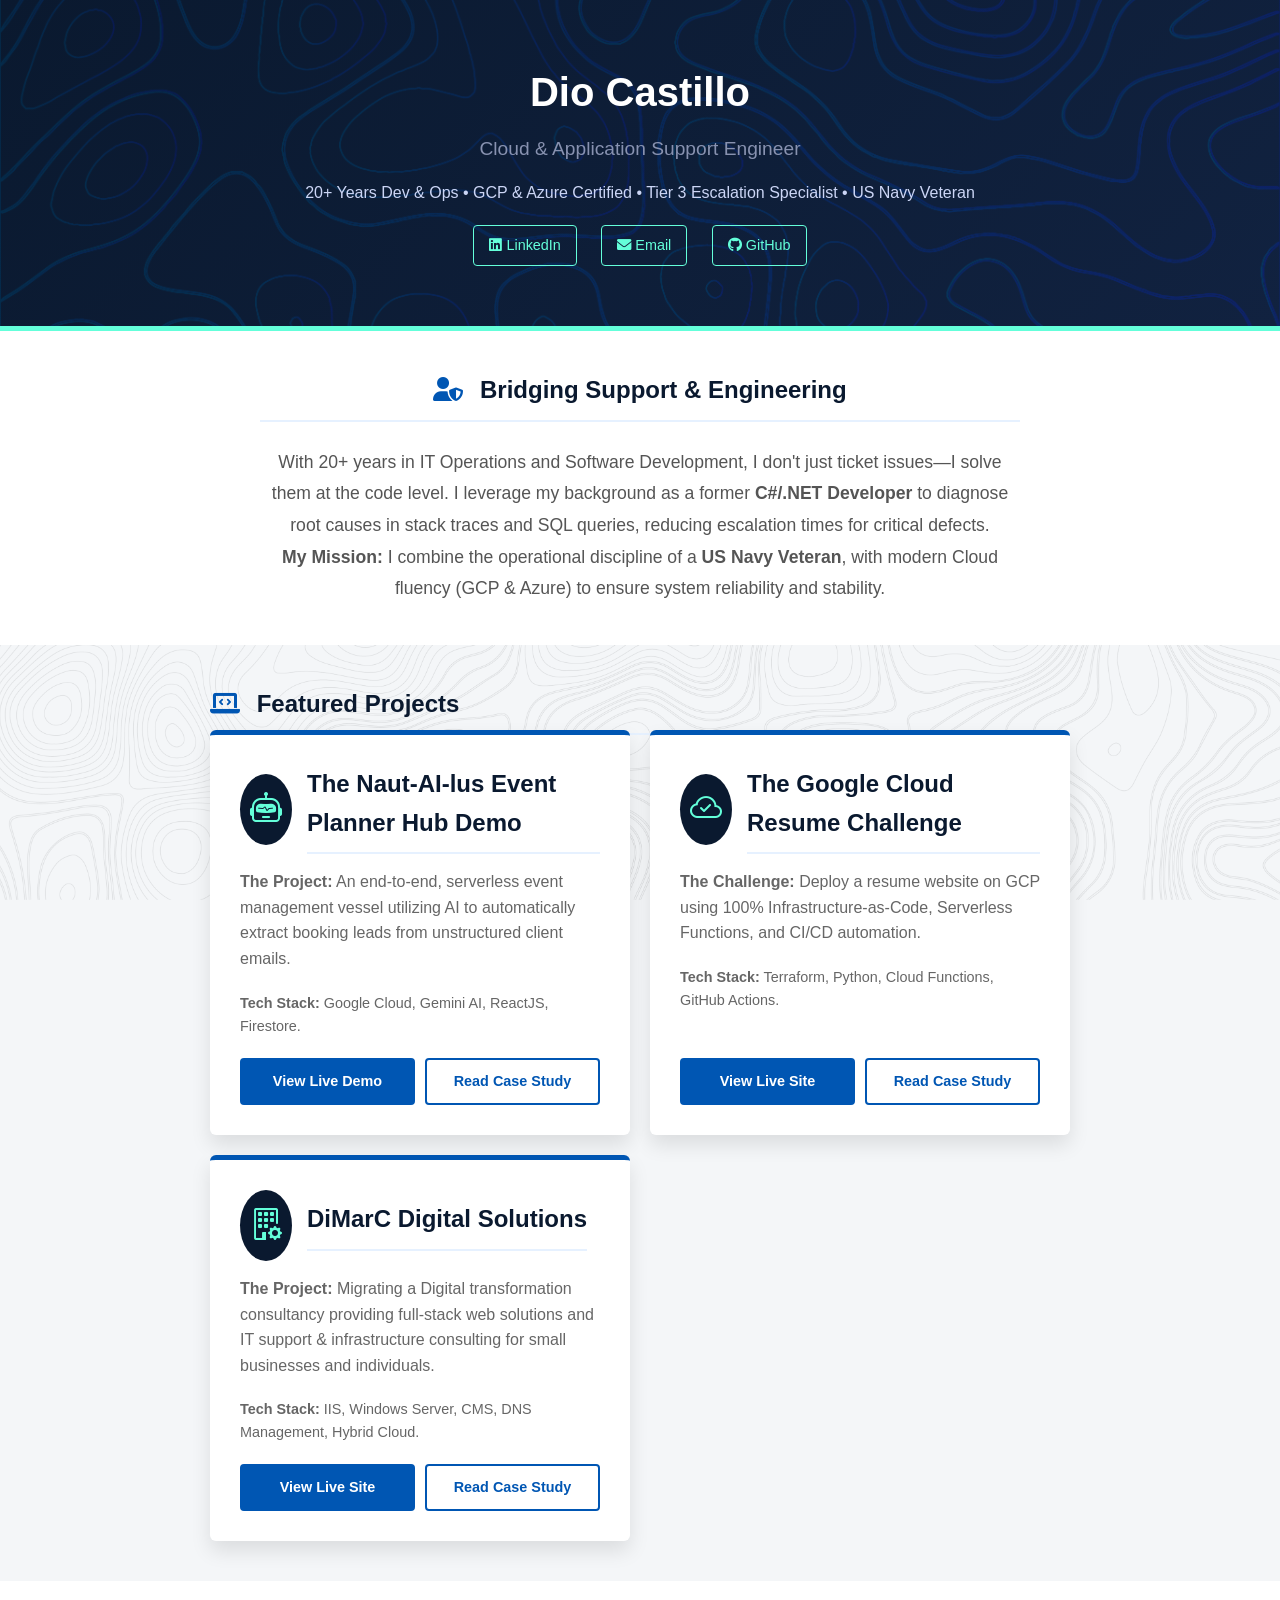
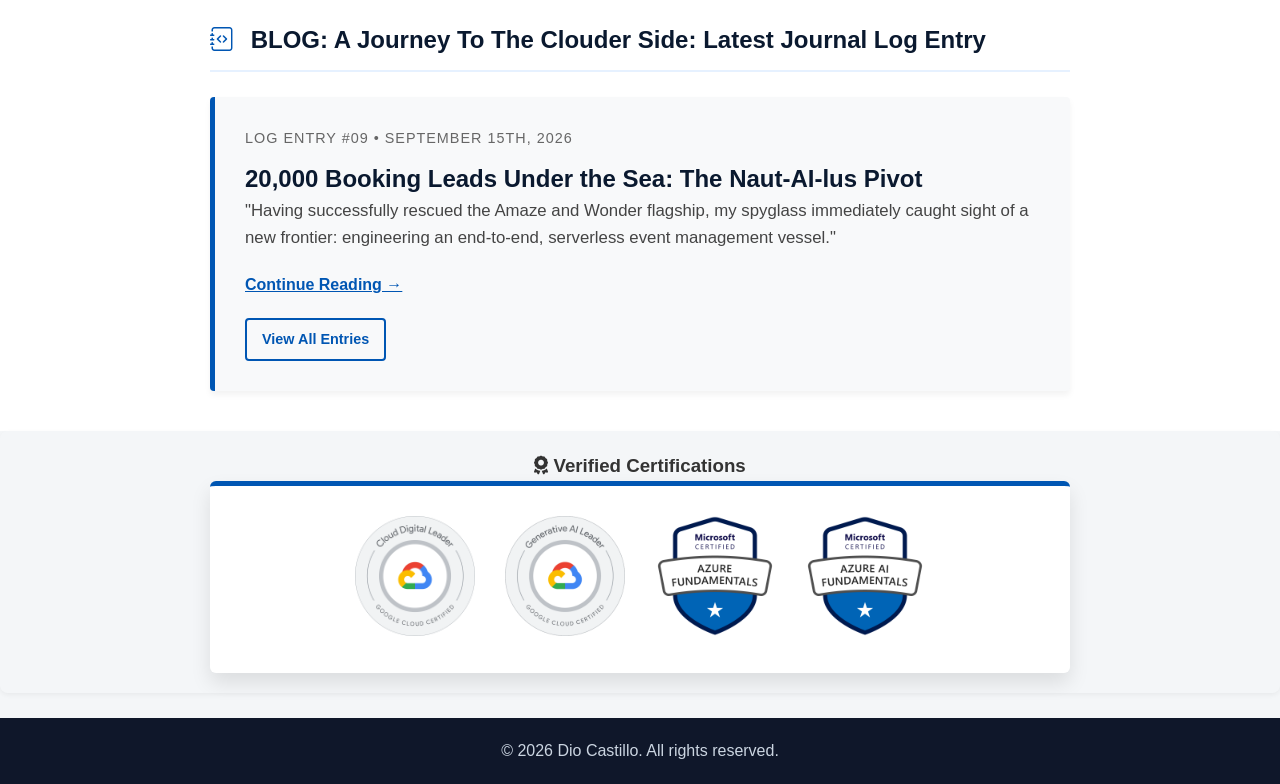
==== commit d8117b9f: "Refactor SPA routing to use log_entry parameter and isolate JS concerns" ====
--- a/public/index.html
+++ b/public/index.html
@@ -1,15 +1,17 @@
 <!DOCTYPE html>
 <html lang="en">
+
 <head>
     <meta charset="UTF-8">
     <meta name="viewport" content="width=device-width, initial-scale=1.0">
     <title>Dio Castillo | Cloud & Application Support Engineer</title>
-    
+
     <link rel="stylesheet" href="css/style.css">
-    
+
     <link rel="stylesheet" href="https://cdnjs.cloudflare.com/ajax/libs/font-awesome/6.0.0/css/all.min.css">
     <link rel="stylesheet" href="https://cdn.jsdelivr.net/npm/bootstrap-icons@1.11.3/font/bootstrap-icons.min.css">
 </head>
+
 <body>
 
     <header class="hero" style="padding-bottom: 60px;">
@@ -17,9 +19,10 @@
             <h1>Dio Castillo</h1>
             <h2>Cloud & Application Support Engineer</h2>
             <p>20+ Years Dev & Ops • GCP & Azure Certified • Tier 3 Escalation Specialist • US Navy Veteran</p>
-            
+
             <div class="social-links">
-                <a href="https://www.linkedin.com/in/dioemcastillo/" target="_blank"><i class="fab fa-linkedin"></i> LinkedIn</a>
+                <a href="https://www.linkedin.com/in/dioemcastillo/" target="_blank"><i class="fab fa-linkedin"></i>
+                    LinkedIn</a>
                 <a href="mailto:dio.e.m.castillo@gmail.com"><i class="fas fa-envelope"></i> Email</a>
                 <a href="https://github.com/DioCast" target="_blank"><i class="fab fa-github"></i> GitHub</a>
             </div>
@@ -30,11 +33,14 @@
         <div class="container" style="max-width: 800px; text-align: center;">
             <h3><i class="fas fa-user-shield"></i> Bridging Support & Engineering</h3>
             <p style="font-size: 1.1rem; color: #555; line-height: 1.8;">
-                With 20+ years in IT Operations and Software Development, I don't just ticket issues—I solve them at the code level. 
-                I leverage my background as a former <strong>C#/.NET Developer</strong> to diagnose root causes in stack traces and SQL queries, reducing escalation times for critical defects.
+                With 20+ years in IT Operations and Software Development, I don't just ticket issues—I solve them at the
+                code level.
+                I leverage my background as a former <strong>C#/.NET Developer</strong> to diagnose root causes in stack
+                traces and SQL queries, reducing escalation times for critical defects.
             </p>
             <p style="font-size: 1.1rem; color: #555; line-height: 1.8;">
-                <strong>My Mission:</strong> I combine the operational discipline of a <strong>US Navy Veteran</strong>,  with modern Cloud fluency (GCP & Azure) to ensure system reliability and stability.
+                <strong>My Mission:</strong> I combine the operational discipline of a <strong>US Navy Veteran</strong>,
+                with modern Cloud fluency (GCP & Azure) to ensure system reliability and stability.
             </p>
         </div>
     </section>
@@ -42,94 +48,118 @@
     <section class="section">
         <div class="container">
             <h3><i class="fas fa-laptop-code"></i> Featured Projects</h3>
-            
-            <div class="landing-grid">                
+
+            <div class="landing-grid">
                 <!-- Card 1: The Naut-AI-lus -->
                 <div class="landing-card" style="text-align: left;">
                     <div style="display: flex; align-items: center; margin-bottom: 15px;">
-                        <i class="bi bi-robot" style="font-size: 2rem; color: #64ffda; margin-right: 15px; background: #0a192f; padding: 10px; border-radius: 50%;"></i>
+                        <i class="bi bi-robot"
+                            style="font-size: 2rem; color: #64ffda; margin-right: 15px; background: #0a192f; padding: 10px; border-radius: 50%;"></i>
                         <h3 style="margin: 0;">The Naut-AI-lus Event Planner Hub Demo</h3>
                     </div>
-                    <p><strong>The Project:</strong> An end-to-end, serverless event management vessel utilizing AI to automatically extract booking leads from unstructured client emails.</p>
-                    <p style="font-size: 0.9rem;"><strong>Tech Stack:</strong> Google Cloud, Gemini AI, ReactJS, Firestore.</p>
-                    
+                    <p><strong>The Project:</strong> An end-to-end, serverless event management vessel utilizing AI to
+                        automatically extract booking leads from unstructured client emails.</p>
+                    <p style="font-size: 0.9rem;"><strong>Tech Stack:</strong> Google Cloud, Gemini AI, ReactJS,
+                        Firestore.</p>
+
                     <!-- Uniform Button Container -->
                     <div class="card-buttons">
-                        <a href="https://ai-booking-demo.dio-castillo.cloud" target="_blank" class="cta-button">View Live Demo</a>
-                        <a href="blog.html#naut-ai-lus-pivot" class="cta-secondary">Read Case Study</a>
+                        <a href="https://ai-booking-demo.dio-castillo.cloud" target="_blank" class="cta-button">View
+                            Live Demo</a>
+                        <a href="https://blog.dio-castillo.cloud/?log_entry=naut-ai-lus-pivot"
+                            class="cta-secondary">Read Case Study</a>
                     </div>
                 </div>
-                
+
                 <!-- Card 2: Resume Challenge -->
                 <div class="landing-card" style="text-align: left;">
                     <div style="display: flex; align-items: center; margin-bottom: 15px;">
-                        <i class="bi bi-cloud-check" style="font-size: 2rem; color: #64ffda; margin-right: 15px; background: #0a192f; padding: 10px; border-radius: 50%;"></i>
+                        <i class="bi bi-cloud-check"
+                            style="font-size: 2rem; color: #64ffda; margin-right: 15px; background: #0a192f; padding: 10px; border-radius: 50%;"></i>
                         <h3 style="margin: 0;">The Google Cloud Resume Challenge</h3>
                     </div>
-                    <p><strong>The Challenge:</strong> Deploy a resume website on GCP using 100% Infrastructure-as-Code, Serverless Functions, and CI/CD automation.</p>
-                    <p style="font-size: 0.9rem;"><strong>Tech Stack:</strong> Terraform, Python, Cloud Functions, GitHub Actions.</p>
-                    
+                    <p><strong>The Challenge:</strong> Deploy a resume website on GCP using 100% Infrastructure-as-Code,
+                        Serverless Functions, and CI/CD automation.</p>
+                    <p style="font-size: 0.9rem;"><strong>Tech Stack:</strong> Terraform, Python, Cloud Functions,
+                        GitHub Actions.</p>
+
                     <!-- Uniform Button Container -->
                     <div class="card-buttons">
-                        <a href="https://resume.dio-castillo.cloud" target="_blank" class="cta-button">View Live Site</a>
-                        <a href="blog.html#terraform-asaurus-rex" class="cta-secondary">Read Case Study</a>
+                        <a href="https://resume.dio-castillo.cloud" target="_blank" class="cta-button">View Live
+                            Site</a>
+                        <a href="https://blog.dio-castillo.cloud/?log_entry=terraform-asaurus-rex"
+                            class="cta-secondary">Read Case Study</a>
                     </div>
                 </div>
 
                 <!-- Card 3: DiMarC -->
                 <div class="landing-card" style="text-align: left;">
                     <div style="display: flex; align-items: center; margin-bottom: 15px;">
-                        <i class="bi bi-building-gear" style="font-size: 2rem; color: #64ffda; margin-right: 15px; background: #0a192f; padding: 10px; border-radius: 50%;"></i>
+                        <i class="bi bi-building-gear"
+                            style="font-size: 2rem; color: #64ffda; margin-right: 15px; background: #0a192f; padding: 10px; border-radius: 50%;"></i>
                         <h3 style="margin: 0;">DiMarC Digital Solutions</h3>
                     </div>
-                    <p><strong>The Project:</strong> Migrating a Digital transformation consultancy providing full-stack web solutions and IT support & infrastructure consulting for small businesses and individuals.</p>
-                    <p style="font-size: 0.9rem;"><strong>Tech Stack:</strong> IIS, Windows Server, CMS, DNS Management, Hybrid Cloud.</p>
-                    
+                    <p><strong>The Project:</strong> Migrating a Digital transformation consultancy providing full-stack
+                        web solutions and IT support & infrastructure consulting for small businesses and individuals.
+                    </p>
+                    <p style="font-size: 0.9rem;"><strong>Tech Stack:</strong> IIS, Windows Server, CMS, DNS Management,
+                        Hybrid Cloud.</p>
+
                     <!-- Uniform Button Container -->
                     <div class="card-buttons">
                         <a href="https://www.dimarc-solutions.com" target="_blank" class="cta-button">View Live Site</a>
-                        <a href="blog.html#dimarc-migration" class="cta-secondary">Read Case Study</a>
+                        <a href="https://blog.dio-castillo.cloud/?log_entry=dimarc-migration" class="cta-secondary">Read
+                            Case Study</a>
                     </div>
                 </div>
             </div>
 
         </div>
     </section>
-    
+
     <section class="section" style="background: white;">
-      <div class="container">
-        <h3><i class="bi bi-journal-code"></i> BLOG: A Journey To The Clouder Side: Latest Journal Log Entry</h3>
-    
-        <div id="dynamic-featured-post">
-          <p><em>Scanning the fossil record...</em></p>
+        <div class="container">
+            <h3><i class="bi bi-journal-code"></i> BLOG: A Journey To The Clouder Side: Latest Journal Log Entry</h3>
+
+            <div id="dynamic-featured-post">
+                <p><em>Scanning the fossil record...</em></p>
+            </div>
+
         </div>
-    
-      </div>
     </section>
-    
+
     <section class="badges-section">
         <div class="container">
             <h3><i class="fas fa-award"></i> Verified Certifications</h3>
             <div class="badges-container">
-                <a href="https://www.credly.com/badges/6b451528-c111-4711-b35f-a531190ef0f9/linked_in_profile" target="_blank">
-                    <img src="images/cloud-digital-leader-certification.png" alt="Google Cloud Digital Leader Badge" class="badge-image"></a>
-                <a href="https://www.credly.com/badges/8be07159-a1fe-4716-bee3-a3a085a87865/linked_in_profile" target="_blank">
-                    <img src="images/generative-ai-leader-certification.png" alt="Google Cloud Generative AI Leader Badge" class="badge-image"></a>
-                <a href="https://learn.microsoft.com/en-us/users/diogenescastillo-8694/credentials/3eab38d4930c294f?ref=https%3A%2F%2Fwww.linkedin.com%2F" target="_blank">
-                    <img src="images/azure-fundamentals-600x600.png" alt="Microsoft Certified Azure Fundamentals Badge" class="badge-image"></a>
-                <a href="https://learn.microsoft.com/en-us/users/diogenescastillo-8694/credentials/540537f4457e4fc8?ref=https%3A%2F%2Fwww.linkedin.com%2F" target="_blank">
-                    <img src="images/azure-ai-fundamentals-600x600.png" alt="Microsoft Certified Azure AI Fundamentals Badge" class="badge-image"></a>
+                <a href="https://www.credly.com/badges/6b451528-c111-4711-b35f-a531190ef0f9/linked_in_profile"
+                    target="_blank">
+                    <img src="images/cloud-digital-leader-certification.png" alt="Google Cloud Digital Leader Badge"
+                        class="badge-image"></a>
+                <a href="https://www.credly.com/badges/8be07159-a1fe-4716-bee3-a3a085a87865/linked_in_profile"
+                    target="_blank">
+                    <img src="images/generative-ai-leader-certification.png"
+                        alt="Google Cloud Generative AI Leader Badge" class="badge-image"></a>
+                <a href="https://learn.microsoft.com/en-us/users/diogenescastillo-8694/credentials/3eab38d4930c294f?ref=https%3A%2F%2Fwww.linkedin.com%2F"
+                    target="_blank">
+                    <img src="images/azure-fundamentals-600x600.png" alt="Microsoft Certified Azure Fundamentals Badge"
+                        class="badge-image"></a>
+                <a href="https://learn.microsoft.com/en-us/users/diogenescastillo-8694/credentials/540537f4457e4fc8?ref=https%3A%2F%2Fwww.linkedin.com%2F"
+                    target="_blank">
+                    <img src="images/azure-ai-fundamentals-600x600.png"
+                        alt="Microsoft Certified Azure AI Fundamentals Badge" class="badge-image"></a>
             </div>
         </div>
     </section>
 
     <footer class="site-footer">
         <div class="footer-container">
-            <p class="copyright">&copy; 2026 Dio Castillo</p>
+            <p class="copyright">&copy; 2026 Dio Castillo. All rights reserved.</p>
         </div>
     </footer>
 
     <script src="js/main.js"></script>
 
 </body>
+
 </html>
--- a/public/css/style.css
+++ b/public/css/style.css
@@ -127,6 +127,17 @@
 .hero p {
     font-size: 1rem;
     color: #ccd6f6;
+}
+
+/* The Vernian Prologue */
+.hero-prologue {
+    max-width: 800px;
+    margin: 20px auto 0 auto;
+    font-size: 0.60rem;
+    font-weight: 150; /* Forces the text to be thin/light */
+    color: #7b85a3;   /* A shade darker/more muted than the h2 */
+    line-height: 1.35;
+    font-style: italic;
 }
 
 .social-links {
@@ -525,6 +536,105 @@
     border-top: 1px dashed #eee;
 }
 
+/* Markdown Image Constraints */
+.post-content img {
+    max-width: 100%;       /* Prevents the image from breaking out of the container */
+    height: auto;          /* Maintains perfect aspect ratio */
+    display: block;        /* Allows us to center the image */
+    margin: 2rem auto 0.5rem auto;     /* Adds vertical breathing room and centers horizontally
+                            TWEAKED: 0.5rem bottom margin pulls the caption up */
+    border-radius: 8px;    /* Optional: Adds a slight rounding to the corners for a polished look */
+    box-shadow: 0 4px 6px rgba(0, 0, 0, 0.1); /* Optional: Adds a subtle depth */
+}
+
+/* NEW: Automatically style italic text under an image as a caption */
+.post-content img + em,
+.post-content img + br + em {
+    display: block;
+    text-align: center;
+    color: #666;
+    font-size: 0.9rem;
+    margin-bottom: 2rem;
+}
+
+/* --- Post Navigation Styles --- */
+.post-navigation {
+    display: flex;
+    justify-content: space-between;
+    align-items: center;
+    margin-top: 3rem;
+    padding-top: 2rem;
+    border-top: 1px solid #e0e0e0;
+}
+
+.nav-wrapper {
+    flex: 1;
+    display: flex;
+}
+
+.next-wrapper {
+    justify-content: flex-end;
+}
+
+.nav-link {
+    display: flex;
+    align-items: center;
+    gap: 15px;
+    text-decoration: none;
+    transition: transform 0.2s ease, opacity 0.2s ease;
+}
+
+.nav-link:hover {
+    transform: translateY(-2px);
+    opacity: 0.9;
+}
+
+/* The Turquoise Circle */
+.nav-arrow-circle {
+    display: flex;
+    align-items: center;
+    justify-content: center;
+    width: 40px;
+    height: 40px;
+    flex-shrink: 0; /* <--- Add this line to prevent squishing! */
+    background-color: #5ef3d4; 
+    color: #041424; 
+    border-radius: 50%;
+    font-size: 1.2rem;
+    font-weight: bold;
+    box-shadow: 0 4px 6px rgba(0, 0, 0, 0.1);
+    transition: box-shadow 0.2s ease;
+}
+
+.nav-link:hover .nav-arrow-circle {
+    box-shadow: 0 6px 12px rgba(0, 0, 0, 0.15);
+}
+
+/* Text Styling */
+.nav-text-container {
+    display: flex;
+    flex-direction: column;
+    gap: 4px;
+}
+
+.right-align {
+    text-align: right;
+}
+
+.nav-label {
+    font-weight: 800;
+    font-size: 0.9rem;
+    color: #041424; /* Matches your primary dark navy */
+    text-transform: uppercase;
+    letter-spacing: 0.5px;
+}
+
+.nav-title {
+    font-size: 0.85rem;
+    color: #555;
+    font-weight: 500;
+}
+
 .tag {
     display: inline-block;
     background: #e6f1ff;
@@ -541,14 +651,18 @@
 
 /* The Journey Log Container */
 .journey-log {
-    background: #f8f9fa;
+    /* background: #f8f9fa; */
     /* Light gray background */
     /*border-left: 5px solid #007bff;*/
     /* Blue accent bar */
-    padding: 20px;
+    /* padding: 20px;
     margin-bottom: 40px;
     border-radius: 4px;
-    box-shadow: 0 2px 4px rgba(0, 0, 0, 0.05);
+    box-shadow: 0 2px 4px rgba(0, 0, 0, 0.05); */
+    background: transparent; /* Strips the gray paper color */
+    padding: 0; /* Removes the extra space around the article */
+    margin-bottom: 40px;
+    /* Removed border-radius and box-shadow to lay it flat */
 }
 
 .journey-log h3 {
@@ -605,6 +719,12 @@
     color: #555;
     margin: 4px 0 0 0;
     line-height: 1.4;
+}
+
+.journey-loading {
+    text-align: center;
+    color: #666;
+    margin-top: 2rem;
 }
 
 /* --- FEATURED POST (DYNAMIC) --- */
@@ -781,10 +901,11 @@
     background: transparent;
     color: #64ffda;
     border: 1px solid #64ffda;
-    padding: 8px 15px;
+    padding: 11px 15px;
     border-radius: 4px;
     cursor: pointer;
     font-family: 'Courier New', monospace;
+    font-size: 0.9rem;
     transition: all 0.3s ease;
 
     /* CRITICAL: Static ensures it sits inside the blue bar, not the corner */
